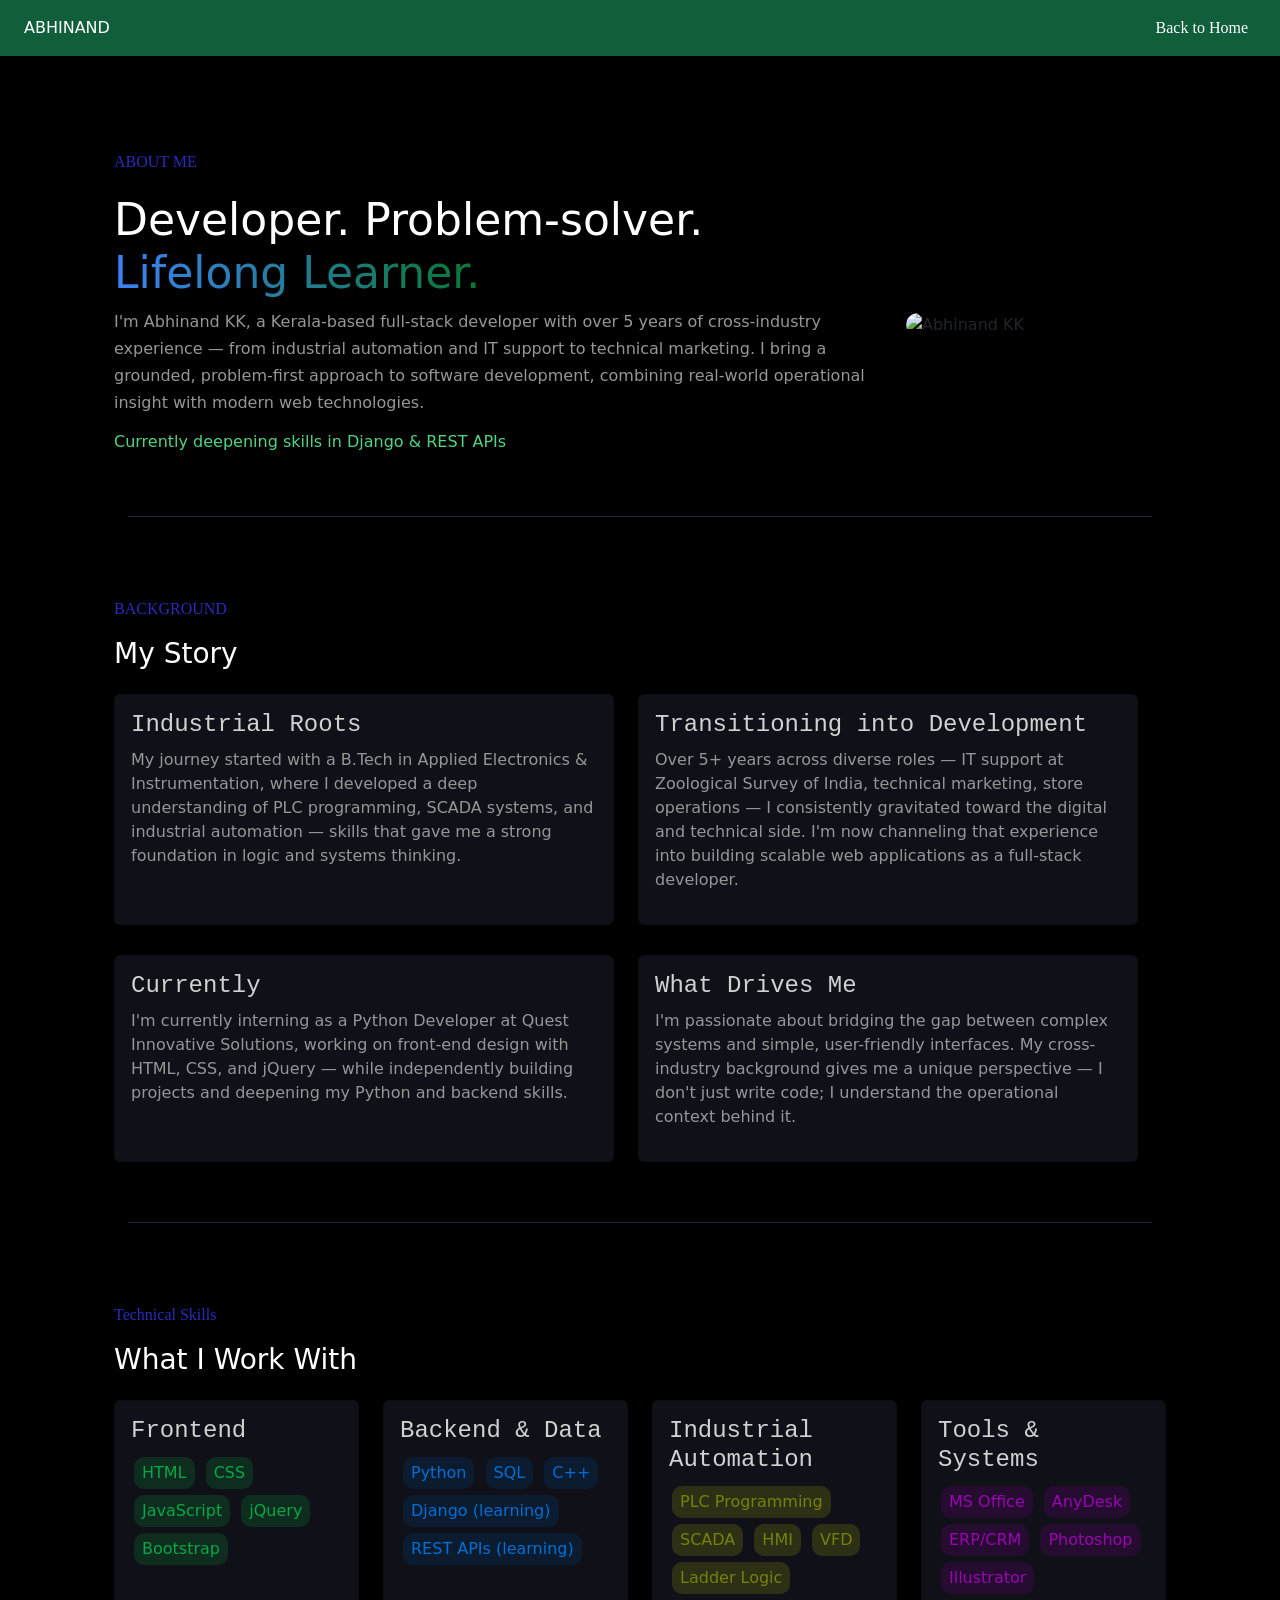
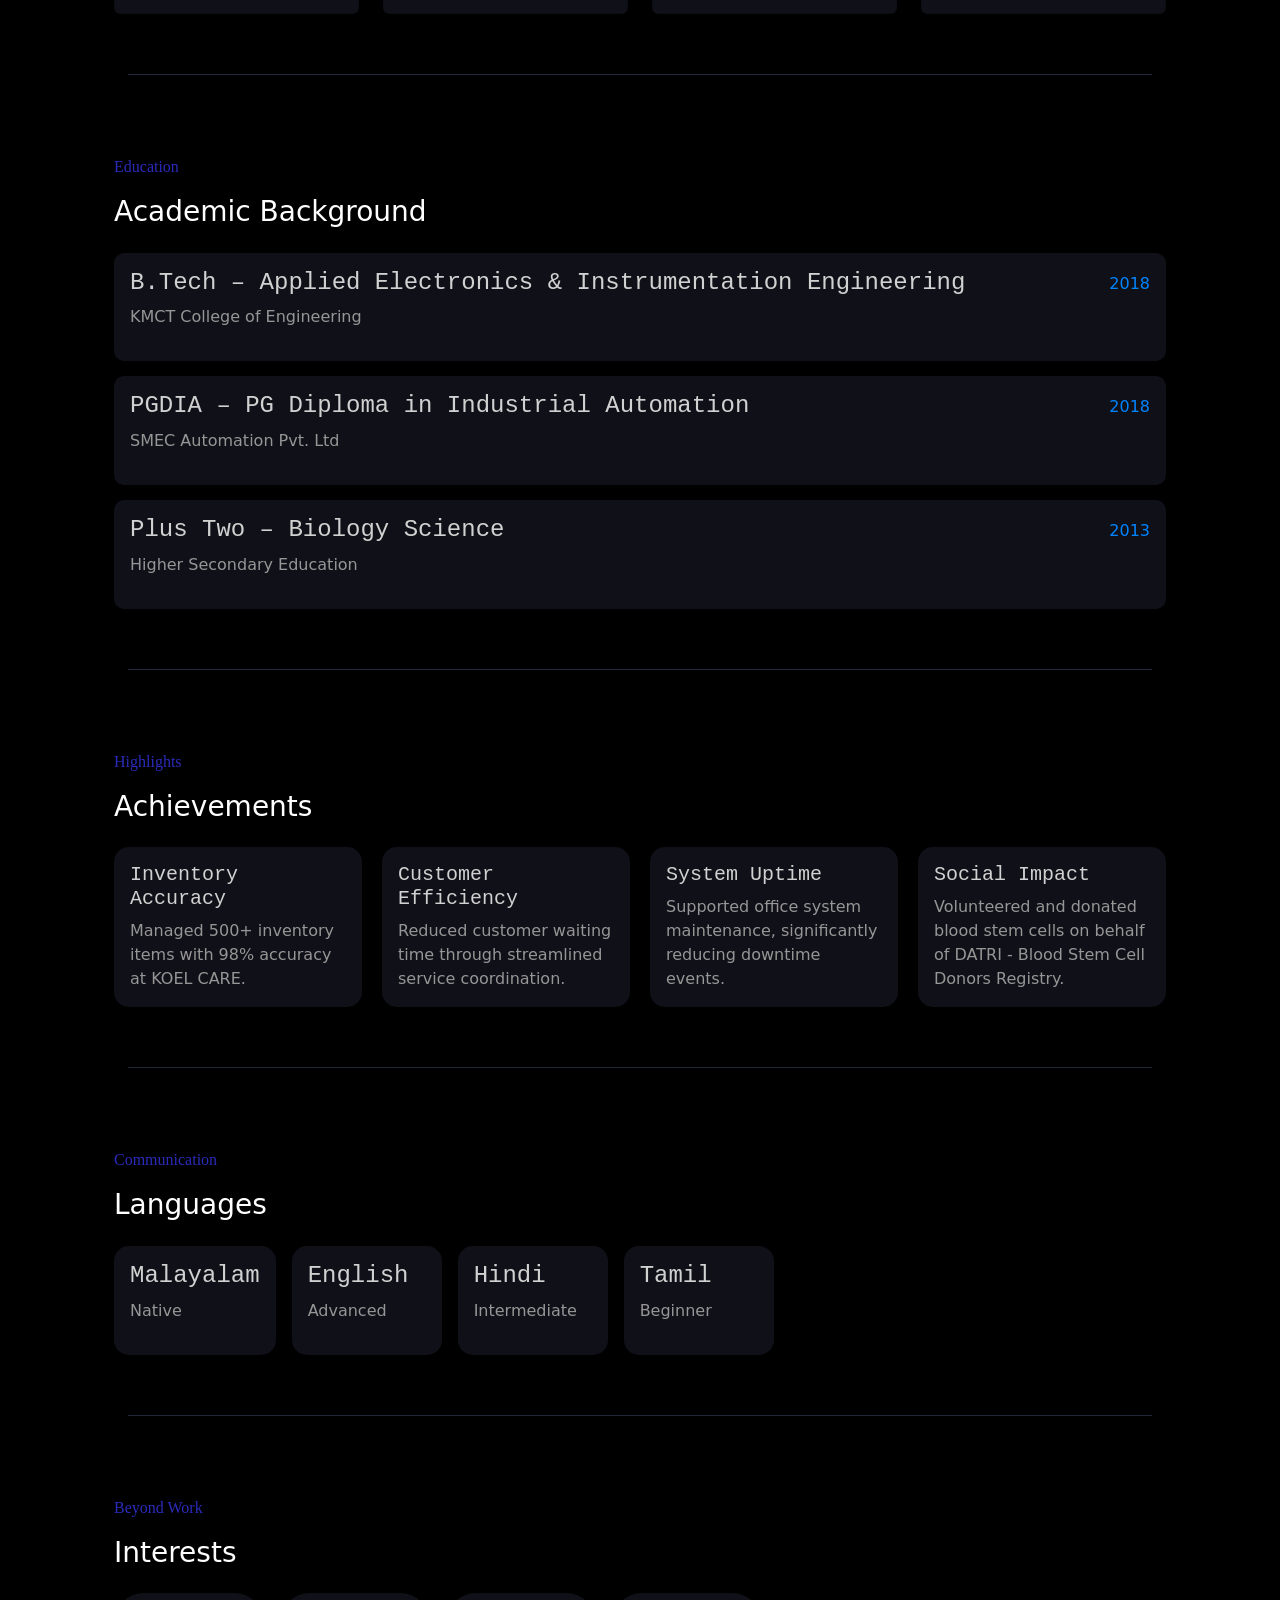
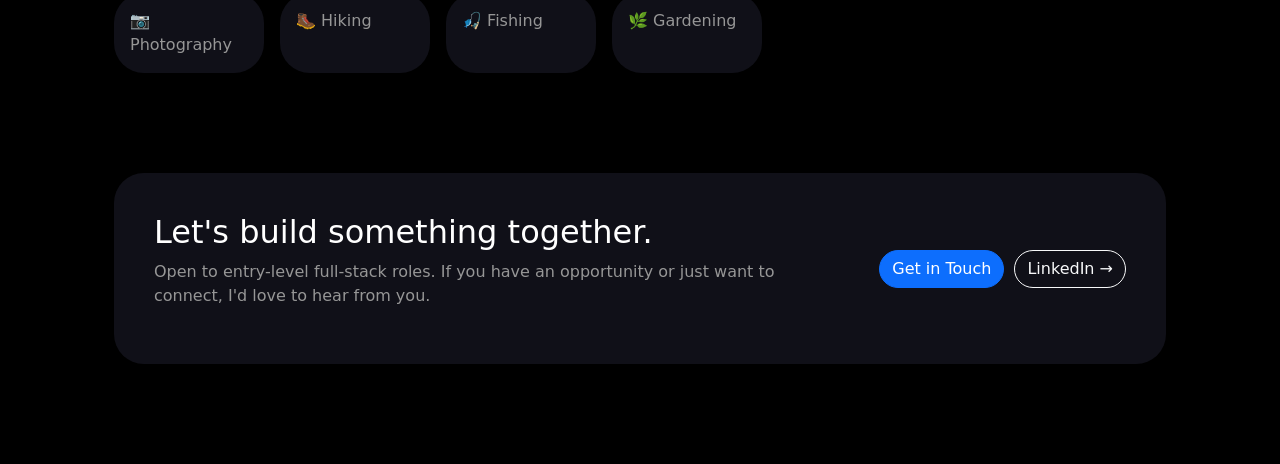
==== about.html @ 00173137 "about section" ====
<!DOCTYPE html>
<html lang="en">

<head>
  <meta charset="UTF-8">
  <meta name="viewport" content="width=device-width, initial-scale=1.0">
  <title>About - Abhinand KK</title>
  <script src="https://cdn.jsdelivr.net/npm/bootstrap@5.3.8/dist/js/bootstrap.bundle.min.js"></script>
  <link rel="stylesheet" href="https://cdn.jsdelivr.net/npm/bootstrap@5.3.8/dist/css/bootstrap.min.css">

<style>
/* ---------- Design tokens ---------- */
:root{
  --bg: #000000;
  --card-bg: #101018;
  --text-muted: rgb(150,150,150);
  --text-bright: #ffffff;
  --accent-blue: rgba(58,58,255,0.733);
  --accent-green: #51d483;
  --nav-bg: rgba(25,135,84,0.7);
}

*{ box-sizing: border-box; }
html{ overflow-x: hidden; }
body{ background-color: var(--bg); overflow-x: hidden; }

/* ---------- Navbar ---------- */
.navbar{
  position: fixed;
  z-index: 999;
  top: 0;
  width: 100%;
  background-color: var(--nav-bg);
}
.buton{
  font-family: cursive;
  color: var(--text-bright) !important;
}
.buton:hover{ color: #000000 !important; }
.navbar-toggler{
  border-color: rgba(255,255,255,0.5);
}
.navbar-toggler-icon{
  filter: invert(1);
}

/* ---------- Hero ---------- */
.about{
  padding-top: 150px;
  color: var(--accent-blue);
  font-family: cursive;
  animation: blink 2s infinite;
}
@media (prefers-reduced-motion: reduce){
  .about{ animation: none; }
}
@keyframes blink{
  0%{ opacity:1; }
  50%{ opacity:0.4; }
  100%{ opacity:1; }
}
.hero{
  padding-top: 20px;
  display: flex;
  flex-wrap: wrap;
  gap: 40px;
  align-items: center;
}
.hero-text{
  flex: 1 1 320px;
  min-width: 280px;
}
.highlight{
  background: linear-gradient(to right, #3b82f6, #097733);
  background-clip: text;
  -webkit-background-clip: text;
  color: transparent;
}
h1{
  color: var(--text-bright);
  line-height: 1.2;
  font-size: clamp(1.8rem, 4vw, 2.75rem);
}
.bio{
  color: var(--text-muted);
  margin: 0;
  line-height: 1.7;
}
.bio2{
  color: var(--accent-green);
  line-height: 1.7;
  margin: 12px 0 0;
}
.photo{
  flex: 0 1 260px;
  border-radius: 30px;
  overflow: hidden;
  margin: 0 auto;
}
.photo img{
  width: 100%;
  height: auto;
  display: block;
}
.page-break{
  width: 80%;
  height: 1px;
  background: #1f2937;
  margin: 60px auto;
}
.section-label{
  padding-top: 20px;
  color: var(--accent-blue);
  font-family: cursive;
}

/* ---------- Layout container ---------- */
.section{
  width: 100%;
  max-width: 1100px;
  margin: 0 auto;
  padding: 0 24px;
}

/* ---------- Cards ---------- */
.card1, .card2, .ach-card, .lang-card, .interest-pill, .edu-card, .invitemain{
  background-color: var(--card-bg);
  color: var(--text-muted);
}
.card1{ flex: 1 1 340px; max-width: 500px; }
.card2{ flex: 1 1 200px; max-width: 250px; }
.story-grid{ display: flex; flex-wrap: wrap; gap: 24px; row-gap: 30px; }
.skills-grid{ display: flex; flex-wrap: wrap; gap: 24px; }
h4, h5{ font-family: monospace; color: #d1d1d1; }
h3, h2{ color: var(--text-bright); }

.tag1, .tag2, .tag3, .tag4{
  border-radius: 10px;
  display: inline-block;
  margin: 3px;
  padding: 4px 8px;
}
.tag1{ background-color: #09773346; color: #00ff6296; }
.tag2{ background-color: #063b664d; color: #006ed4; }
.tag3{ background-color: #7a810e49; color: #bcd10081; }
.tag4{ background-color: #60047249; color: #e100ff9f; }

/* ---------- Education ---------- */
.edu-list{ display: flex; flex-direction: column; gap: 15px; }
.edu-card{
  border-radius: 10px;
  display: flex;
  flex-wrap: wrap;
  gap: 8px;
  justify-content: space-between;
  align-items: baseline;
}
.edu-year{ color: #0084ff; white-space: nowrap; }

/* ---------- Achievements ---------- */
.ach-grid{ display: flex; flex-wrap: wrap; gap: 20px; }
.ach-card{ flex: 1 1 200px; max-width: 250px; border-radius: 15px; }

/* ---------- Languages / Interests ---------- */
.lang-grid, .interest-list{ display: flex; flex-wrap: wrap; gap: 16px; }
.lang-card{ flex: 0 1 150px; border-radius: 15px; }
.interest-pill{ flex: 0 1 150px; border-radius: 30px; }

/* ---------- Invite ---------- */
.invitemain{
  display: flex;
  flex-wrap: wrap;
  justify-content: space-between;
  align-items: center;
  border-radius: 30px;
  margin: 100px auto;
  padding: 20px;
  gap: 20px;
}
.invite{ flex: 1 1 320px; padding: 20px !important; }
.invite-button{ display: flex; flex-wrap: wrap; gap: 10px; padding: 20px !important; }
.btn{ border-radius: 30px; white-space: nowrap; }

/* ---------- Responsive breakpoints ---------- */
@media (max-width: 768px){
  .about{ padding-top: 110px; text-align: center; }
  .hero{ flex-direction: column-reverse; text-align: center; }
  .photo{ flex: 0 1 200px; }
  .bio, .bio2{ text-align: left; }
  .card1, .card2{ max-width: 100%; flex: 1 1 100%; }
  .invitemain{ text-align: center; justify-content: center; }
  .invite-button{ justify-content: center; }
}

@media (max-width: 480px){
  .section{ padding: 0 16px; }
  h1{ font-size: 1.6rem; }
  .navbar p{ font-size: 1rem; }
  .edu-card{ flex-direction: column; align-items: flex-start; }
}
</style>
</head>

<body>

  <!-- NAV -->
  <nav class="navbar navbar-expand-lg px-4">
    <p style="color: rgb(255, 255, 255); margin: 0;">ABHINAND</p>
    <button class="navbar-toggler" type="button" data-bs-toggle="collapse" data-bs-target="#navLinks"
      aria-controls="navLinks" aria-expanded="false" aria-label="Toggle navigation">
      <span class="navbar-toggler-icon"></span>
    </button>
    <div class="collapse navbar-collapse justify-content-end" id="navLinks">
      <ul class="navbar-nav">
        <li class="nav-item"><a class="nav-link buton" href="https://abhinand-devhub.github.io/portfolio/">Back to Home</a></li>
      </ul>
    </div>
  </nav>

  <!-- HERO -->
  <div class="section">
    <div class="about">ABOUT ME</div>
    <div class="hero">
      <div class="hero-text">
        <h1>Developer. Problem-solver.<br /><span class="highlight">Lifelong Learner.</span></h1>
        <p class="bio">
          I'm Abhinand KK, a Kerala-based full-stack developer with over 5 years of cross-industry experience — from
          industrial automation and IT support to technical marketing. I bring a grounded, problem-first approach to
          software development, combining real-world operational insight with modern web technologies.
        </p>
        <p class="bio2">Currently deepening skills in Django &amp; REST APIs</p>
      </div>
      <div class="photo">
        <img src="https://res.cloudinary.com/daaz5kwqu/image/upload/v1779549351/about_img_fh5mia.webp" alt="Abhinand KK">
      </div>
    </div>
  </div>

  <div class="page-break"></div>

  <!-- MY STORY -->
  <div class="section">
    <div class="section-label">BACKGROUND</div>
    <div class="section-title py-3"><h3>My Story</h3></div>
    <div class="story-grid">
      <div class="card card1 p-3">
        <h4>Industrial Roots</h4>
        <p>My journey started with a B.Tech in Applied Electronics &amp; Instrumentation, where I developed a deep
          understanding of PLC programming, SCADA systems, and industrial automation — skills that gave me a strong
          foundation in logic and systems thinking.</p>
      </div>
      <div class="card card1 p-3">
        <h4>Transitioning into Development</h4>
        <p>Over 5+ years across diverse roles — IT support at Zoological Survey of India, technical marketing, store
          operations — I consistently gravitated toward the digital and technical side. I'm now channeling that
          experience into building scalable web applications as a full-stack developer.</p>
      </div>
      <div class="card card1 p-3">
        <h4>Currently</h4>
        <p>I'm currently interning as a Python Developer at Quest Innovative Solutions, working on front-end design with
          HTML, CSS, and jQuery — while independently building projects and deepening my Python and backend skills.</p>
      </div>
      <div class="card card1 p-3">
        <h4>What Drives Me</h4>
        <p>I'm passionate about bridging the gap between complex systems and simple, user-friendly interfaces. My
          cross-industry background gives me a unique perspective — I don't just write code; I understand the
          operational context behind it.</p>
      </div>
    </div>
  </div>

  <div class="page-break"></div>

  <!-- SKILLS -->
  <div class="section">
    <div class="section-label">Technical Skills</div>
    <div class="section-title py-3"><h3>What I Work With</h3></div>
    <div class="skills-grid">
      <div class="card card2 p-3">
        <h4>Frontend</h4>
        <div class="tag-list">
          <span class="tag1">HTML</span>
          <span class="tag1">CSS</span>
          <span class="tag1">JavaScript</span>
          <span class="tag1">jQuery</span>
          <span class="tag1">Bootstrap</span>
        </div>
      </div>
      <div class="card card2 p-3">
        <h4>Backend & Data</h4>
        <div class="tag-list">
          <span class="tag2">Python</span>
          <span class="tag2">SQL</span>
          <span class="tag2">C++</span>
          <span class="tag2">Django (learning)</span>
          <span class="tag2">REST APIs (learning)</span>
        </div>
      </div>
      <div class="card card2 p-3">
        <h4>Industrial Automation</h4>
        <div class="tag-list">
          <span class="tag3">PLC Programming</span>
          <span class="tag3">SCADA</span>
          <span class="tag3">HMI</span>
          <span class="tag3">VFD</span>
          <span class="tag3">Ladder Logic</span>
        </div>
      </div>
      <div class="card card2 p-3">
        <h4>Tools & Systems</h4>
        <div class="tag-list">
          <span class="tag4">MS Office</span>
          <span class="tag4">AnyDesk</span>
          <span class="tag4">ERP/CRM</span>
          <span class="tag4">Photoshop</span>
          <span class="tag4">Illustrator</span>
        </div>
      </div>
    </div>
  </div>

  <div class="page-break"></div>

  <!-- EDUCATION -->
  <div class="section">
    <div class="section-label">Education</div>
    <div class="section-title py-3"><h3>Academic Background</h3></div>
    <div class="edu-list">
      <div class="edu-card p-3">
        <div>
          <h4>B.Tech – Applied Electronics &amp; Instrumentation Engineering</h4>
          <p>KMCT College of Engineering</p>
        </div>
        <div class="edu-year">2018</div>
      </div>
      <div class="edu-card p-3">
        <div>
          <h4>PGDIA – PG Diploma in Industrial Automation</h4>
          <p>SMEC Automation Pvt. Ltd</p>
        </div>
        <div class="edu-year">2018</div>
      </div>
      <div class="edu-card p-3">
        <div>
          <h4>Plus Two – Biology Science</h4>
          <p>Higher Secondary Education</p>
        </div>
        <div class="edu-year">2013</div>
      </div>
    </div>
  </div>

  <div class="page-break"></div>

  <!-- ACHIEVEMENTS -->
  <div class="section">
    <div class="section-label">Highlights</div>
    <div class="section-title py-3"><h3>Achievements</h3></div>
    <div class="ach-grid">
      <div class="ach-card p-3">
        <h5>Inventory Accuracy</h5>
        Managed 500+ inventory items with 98% accuracy at KOEL CARE.
      </div>
      <div class="ach-card p-3">
        <h5>Customer Efficiency</h5>
        Reduced customer waiting time through streamlined service coordination.
      </div>
      <div class="ach-card p-3">
        <h5>System Uptime</h5>
        Supported office system maintenance, significantly reducing downtime events.
      </div>
      <div class="ach-card p-3">
        <h5>Social Impact</h5>
        Volunteered and donated blood stem cells on behalf of DATRI - Blood Stem Cell Donors Registry.
      </div>
    </div>
  </div>

  <div class="page-break"></div>

  <!-- LANGUAGES -->
  <div class="section">
    <div class="section-label">Communication</div>
    <div class="section-title py-3"><h3>Languages</h3></div>
    <div class="lang-grid">
      <div class="lang-card p-3">
        <h4>Malayalam</h4>
        <p>Native</p>
      </div>
      <div class="lang-card p-3">
        <h4>English</h4>
        <p>Advanced</p>
      </div>
      <div class="lang-card p-3">
        <h4>Hindi</h4>
        <p>Intermediate</p>
      </div>
      <div class="lang-card p-3">
        <h4>Tamil</h4>
        <p>Beginner</p>
      </div>
    </div>
  </div>

  <div class="page-break"></div>

  <!-- INTERESTS -->
  <div class="section">
    <div class="section-label">Beyond Work</div>
    <div class="section-title py-3"><h3>Interests</h3></div>
    <div class="interest-list">
      <div class="interest-pill p-3"><span>📷</span> Photography</div>
      <div class="interest-pill p-3"><span>🥾</span> Hiking</div>
      <div class="interest-pill p-3"><span>🎣</span> Fishing</div>
      <div class="interest-pill p-3"><span>🌿</span> Gardening</div>
    </div>
  </div>

  <!-- INVITE -->
  <div class="section">
    <div class="invitemain">
      <div class="invite p-5">
        <h2>Let's build something together.</h2>
        <p class="para">Open to entry-level full-stack roles. If you have an opportunity or just want to
          connect, I'd love to hear from you.</p>
      </div>
      <div class="invite-button px-5">
        <a href="https://mail.google.com/mail/?view=cm&fs=1&to=abhinandkk123@gmail.com" class="btn btn-primary"
          target="_blank">
          Get in Touch
        </a>
        <a href="http://www.linkedin.com/in/abhinand-kk" class="btn btn-outline-light" target="_blank">
          LinkedIn →
        </a>
      </div>
    </div>
  </div>

</body>

</html>
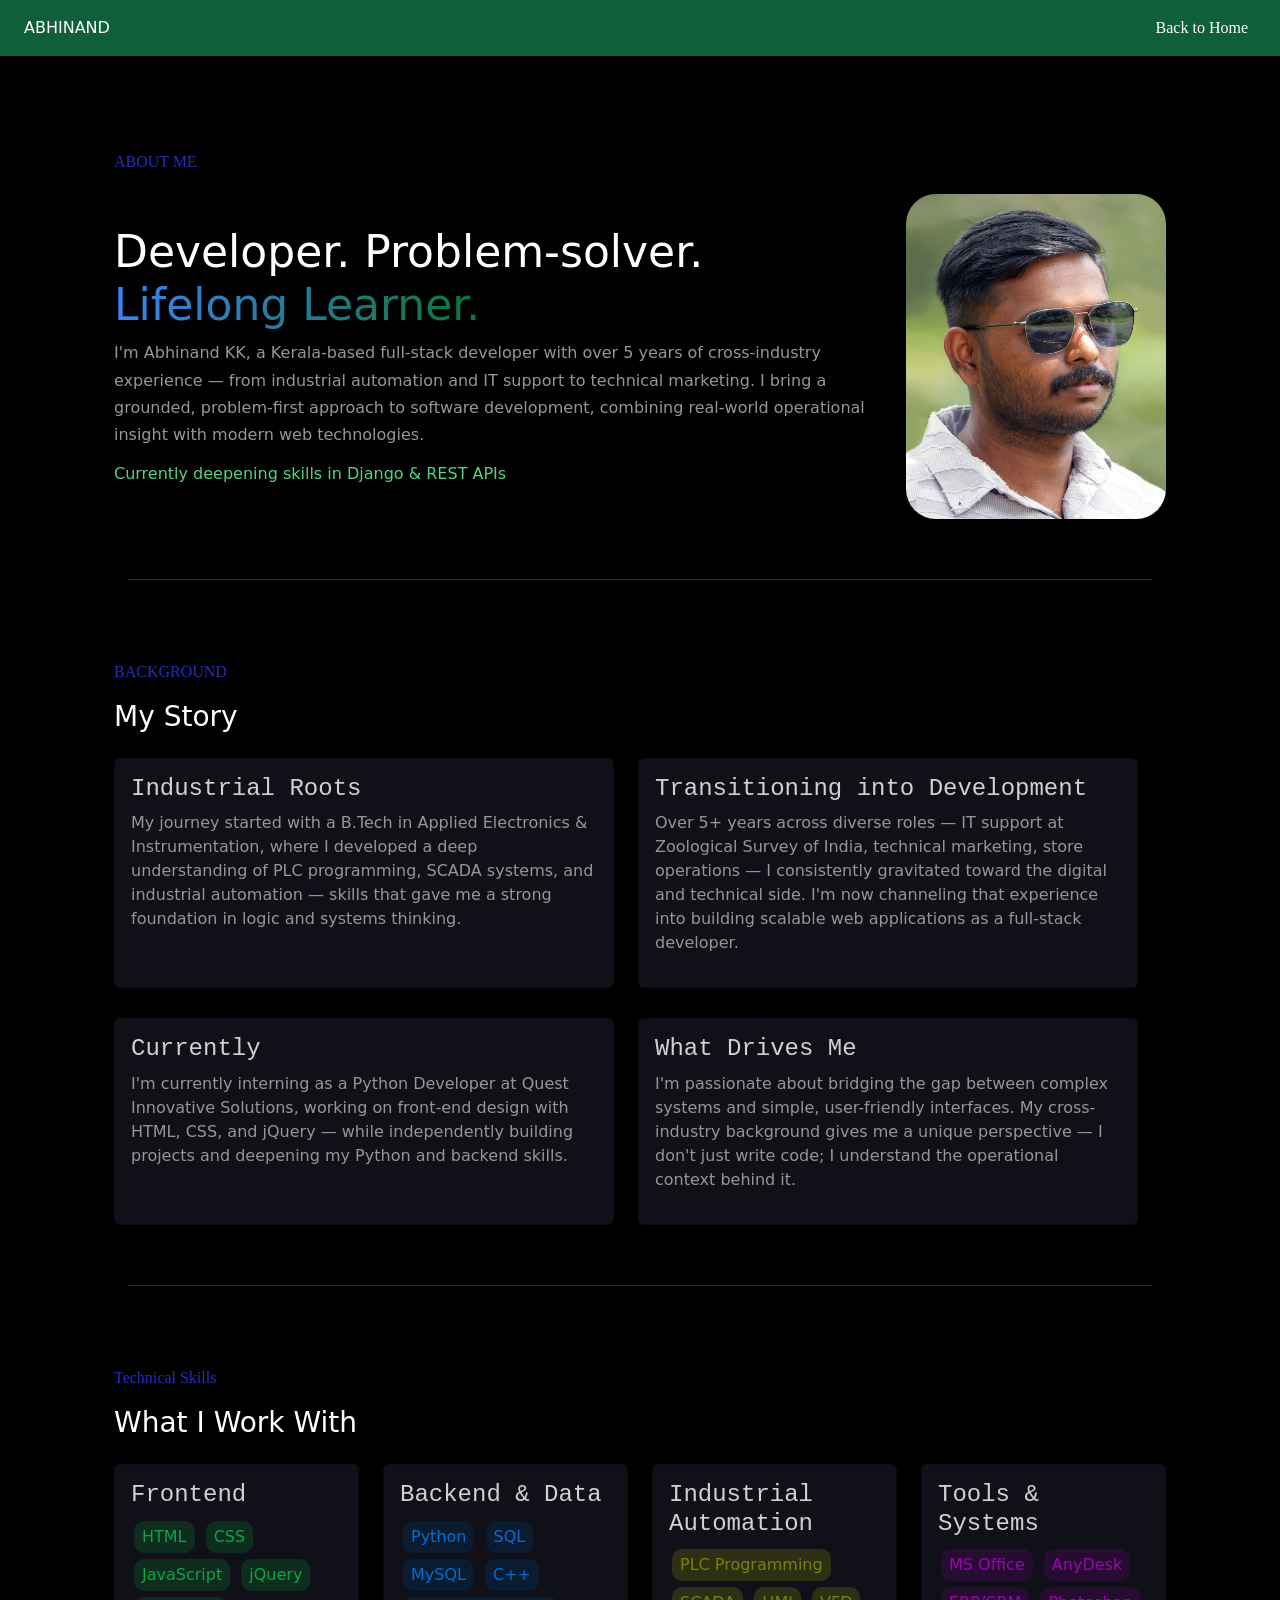
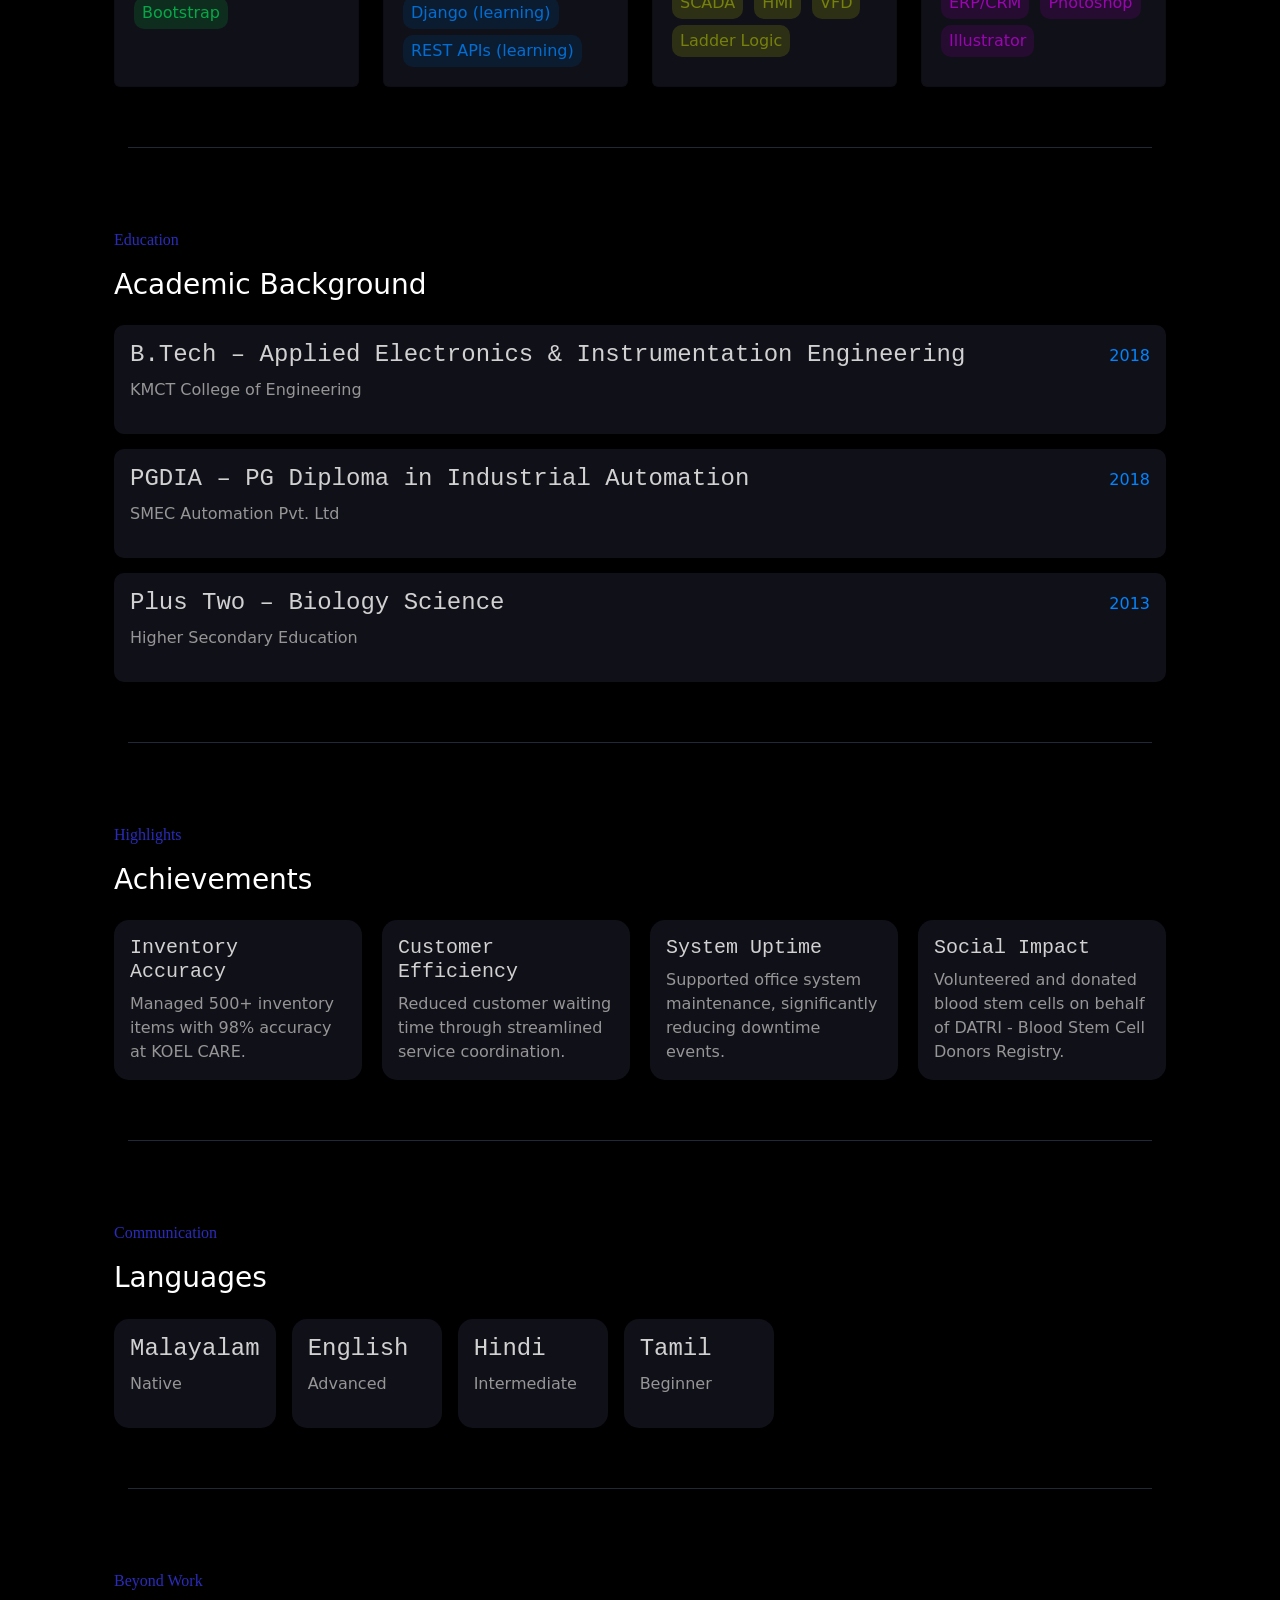
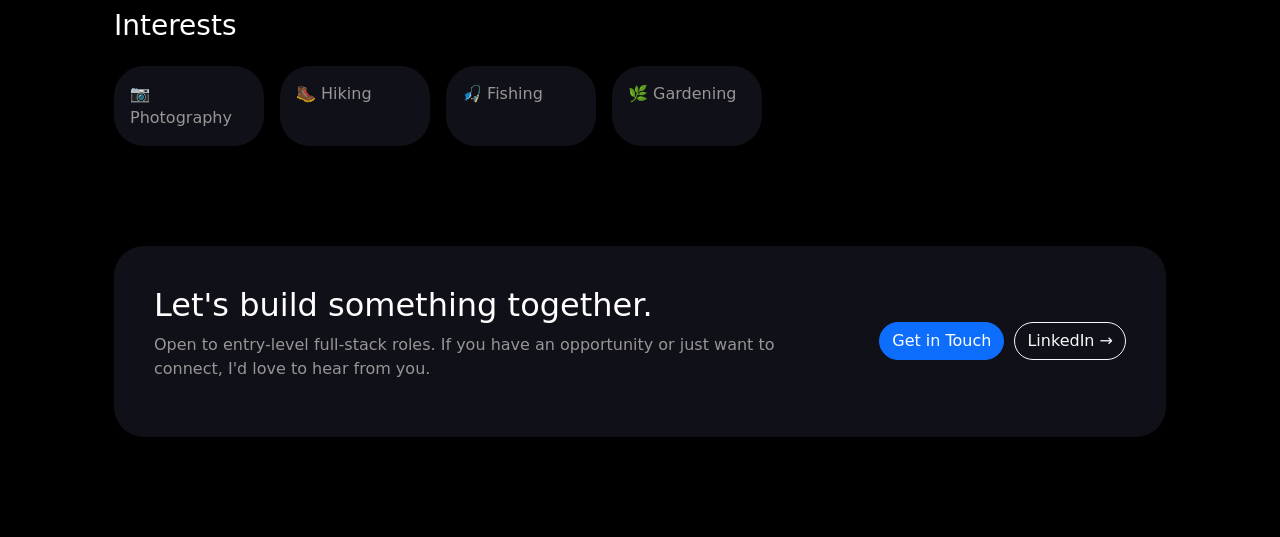
==== commit 71642d51: "1" ====
--- a/about.html
+++ b/about.html
@@ -231,7 +231,7 @@
         <p class="bio2">Currently deepening skills in Django &amp; REST APIs</p>
       </div>
       <div class="photo">
-        <img src="https://res.cloudinary.com/daaz5kwqu/image/upload/v1779549351/about_img_fh5mia.webp" alt="Abhinand KK">
+        <img src="media/about-img.webp" alt="Abhinand KK">
       </div>
     </div>
   </div>
@@ -291,6 +291,7 @@
         <div class="tag-list">
           <span class="tag2">Python</span>
           <span class="tag2">SQL</span>
+          <span class="tag2">MySQL</span>
           <span class="tag2">C++</span>
           <span class="tag2">Django (learning)</span>
           <span class="tag2">REST APIs (learning)</span>
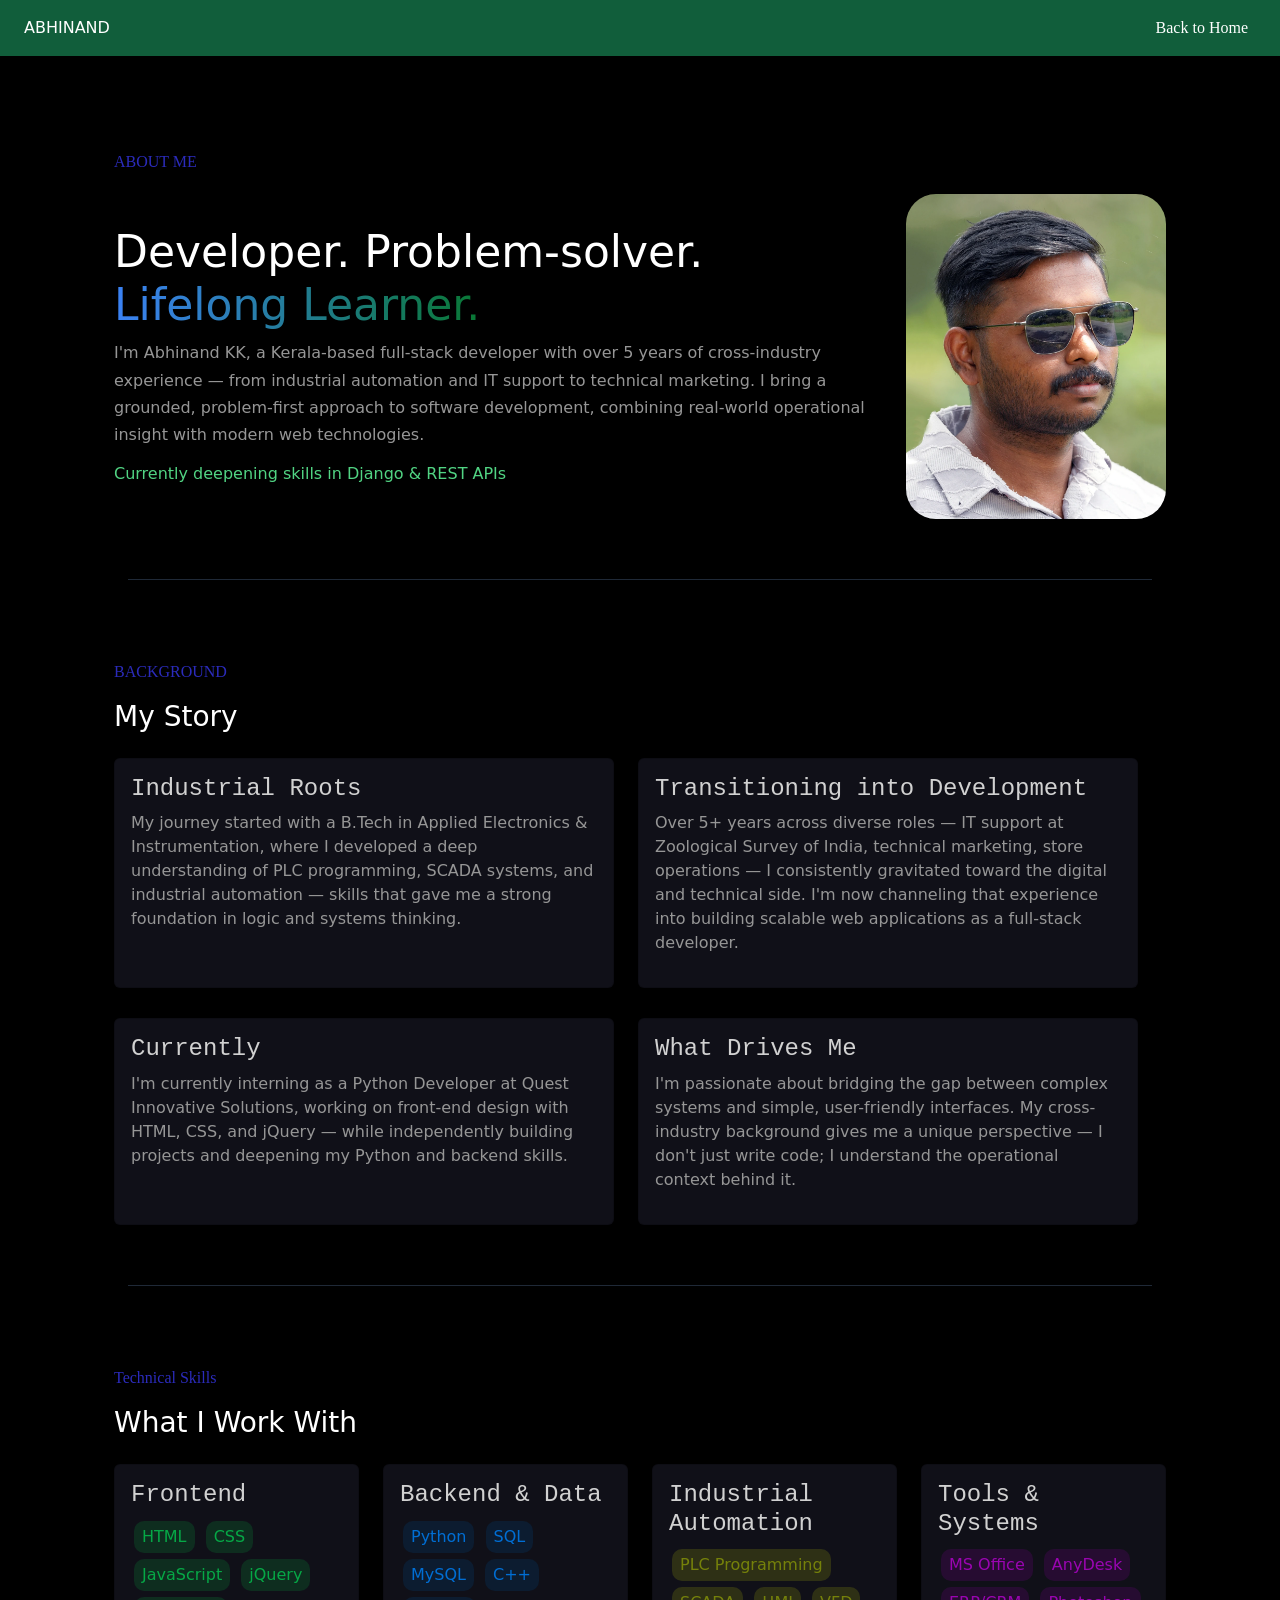
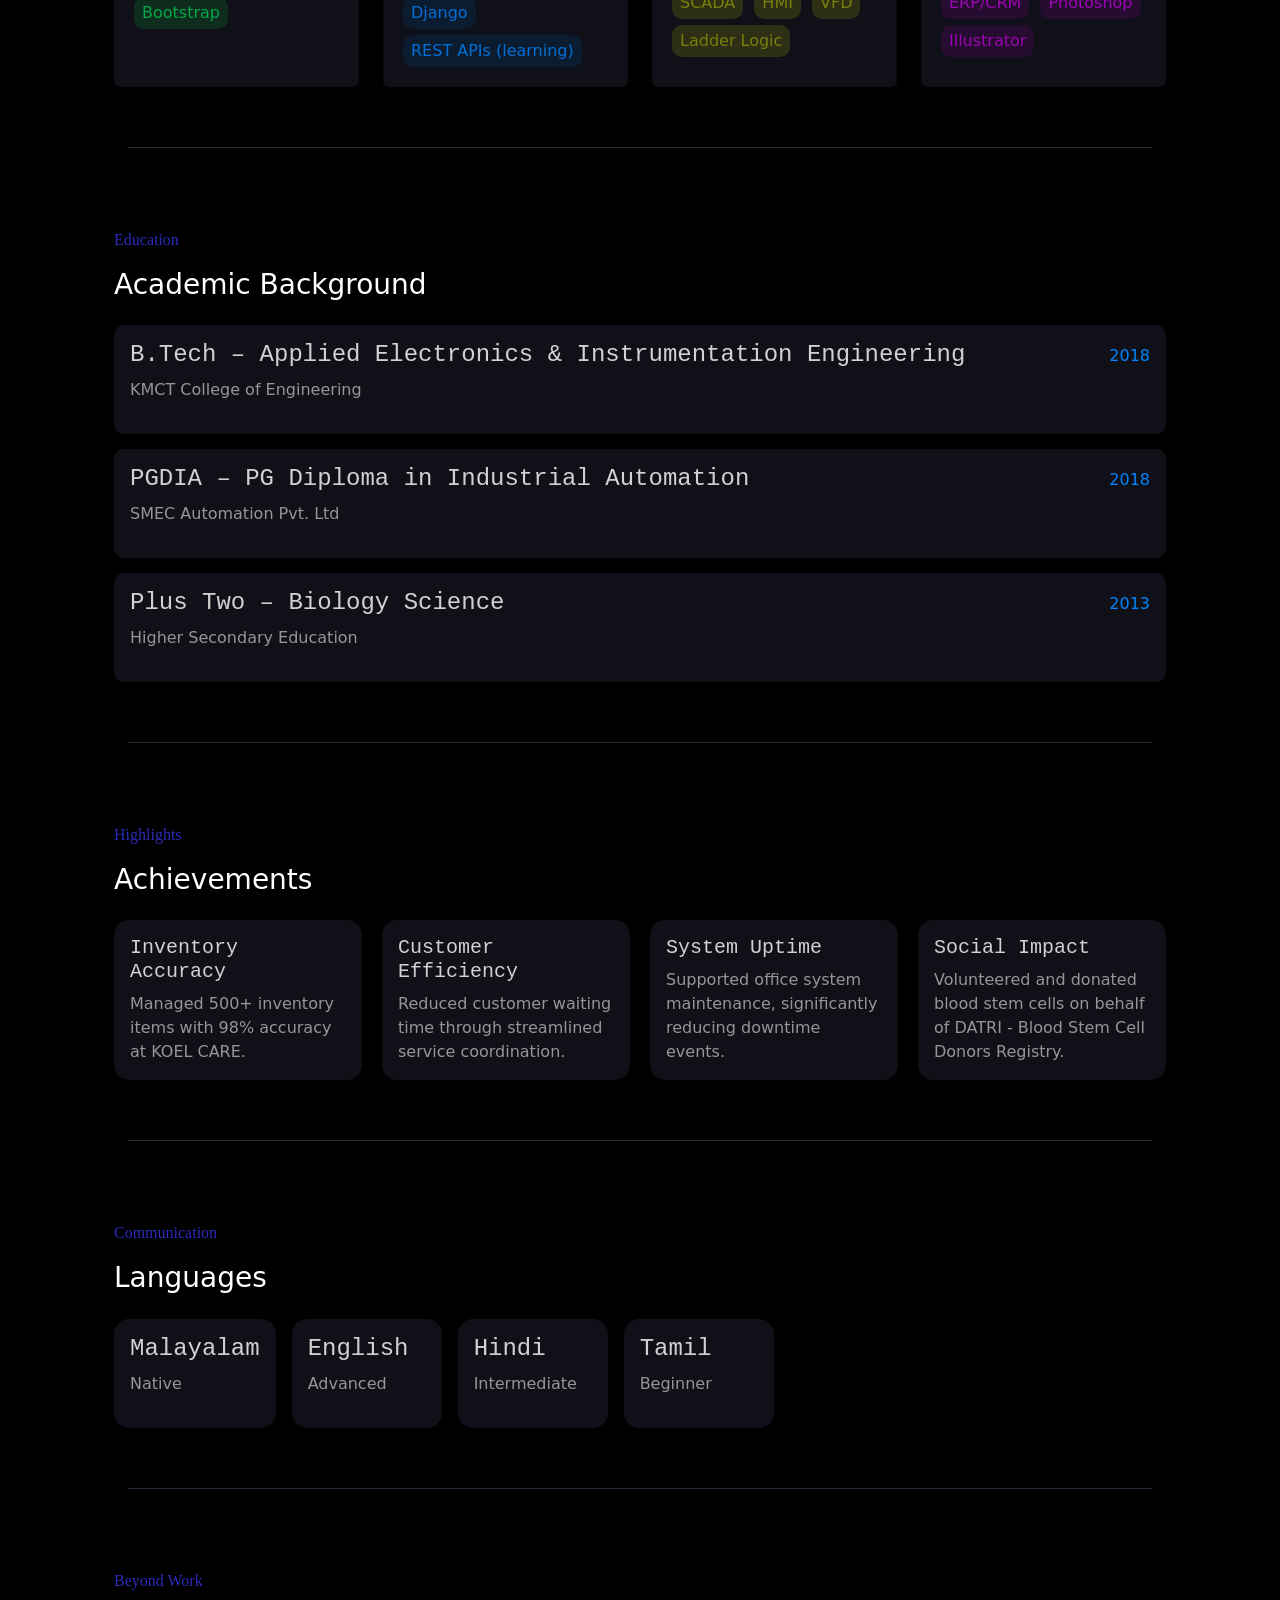
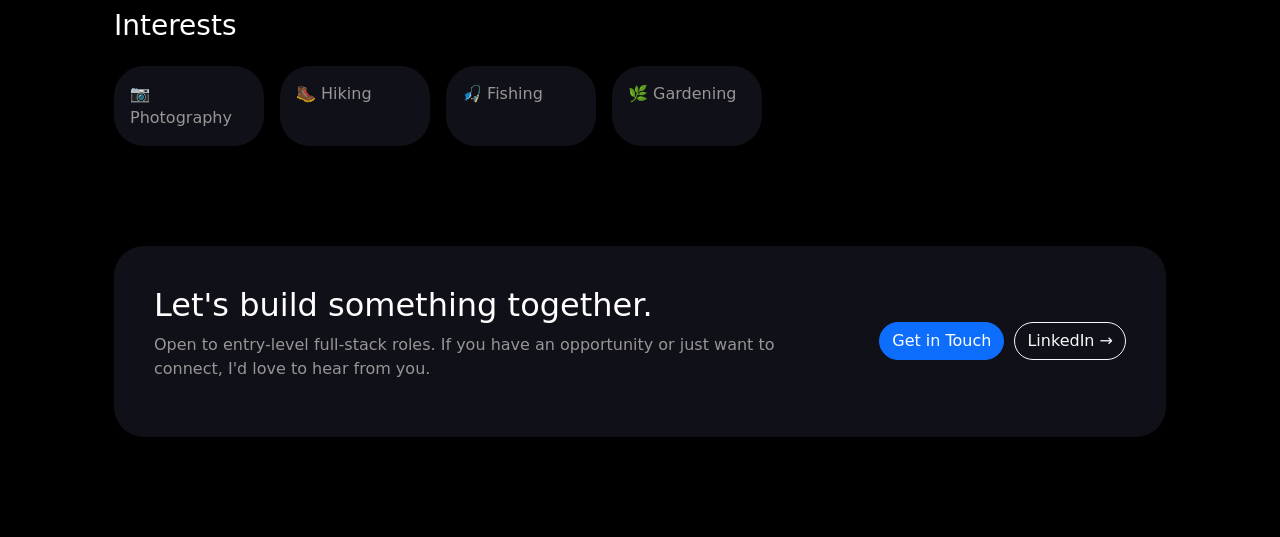
==== commit a6a12fc3: "update" ====
--- a/about.html
+++ b/about.html
@@ -293,7 +293,7 @@
           <span class="tag2">SQL</span>
           <span class="tag2">MySQL</span>
           <span class="tag2">C++</span>
-          <span class="tag2">Django (learning)</span>
+          <span class="tag2">Django</span>
           <span class="tag2">REST APIs (learning)</span>
         </div>
       </div>
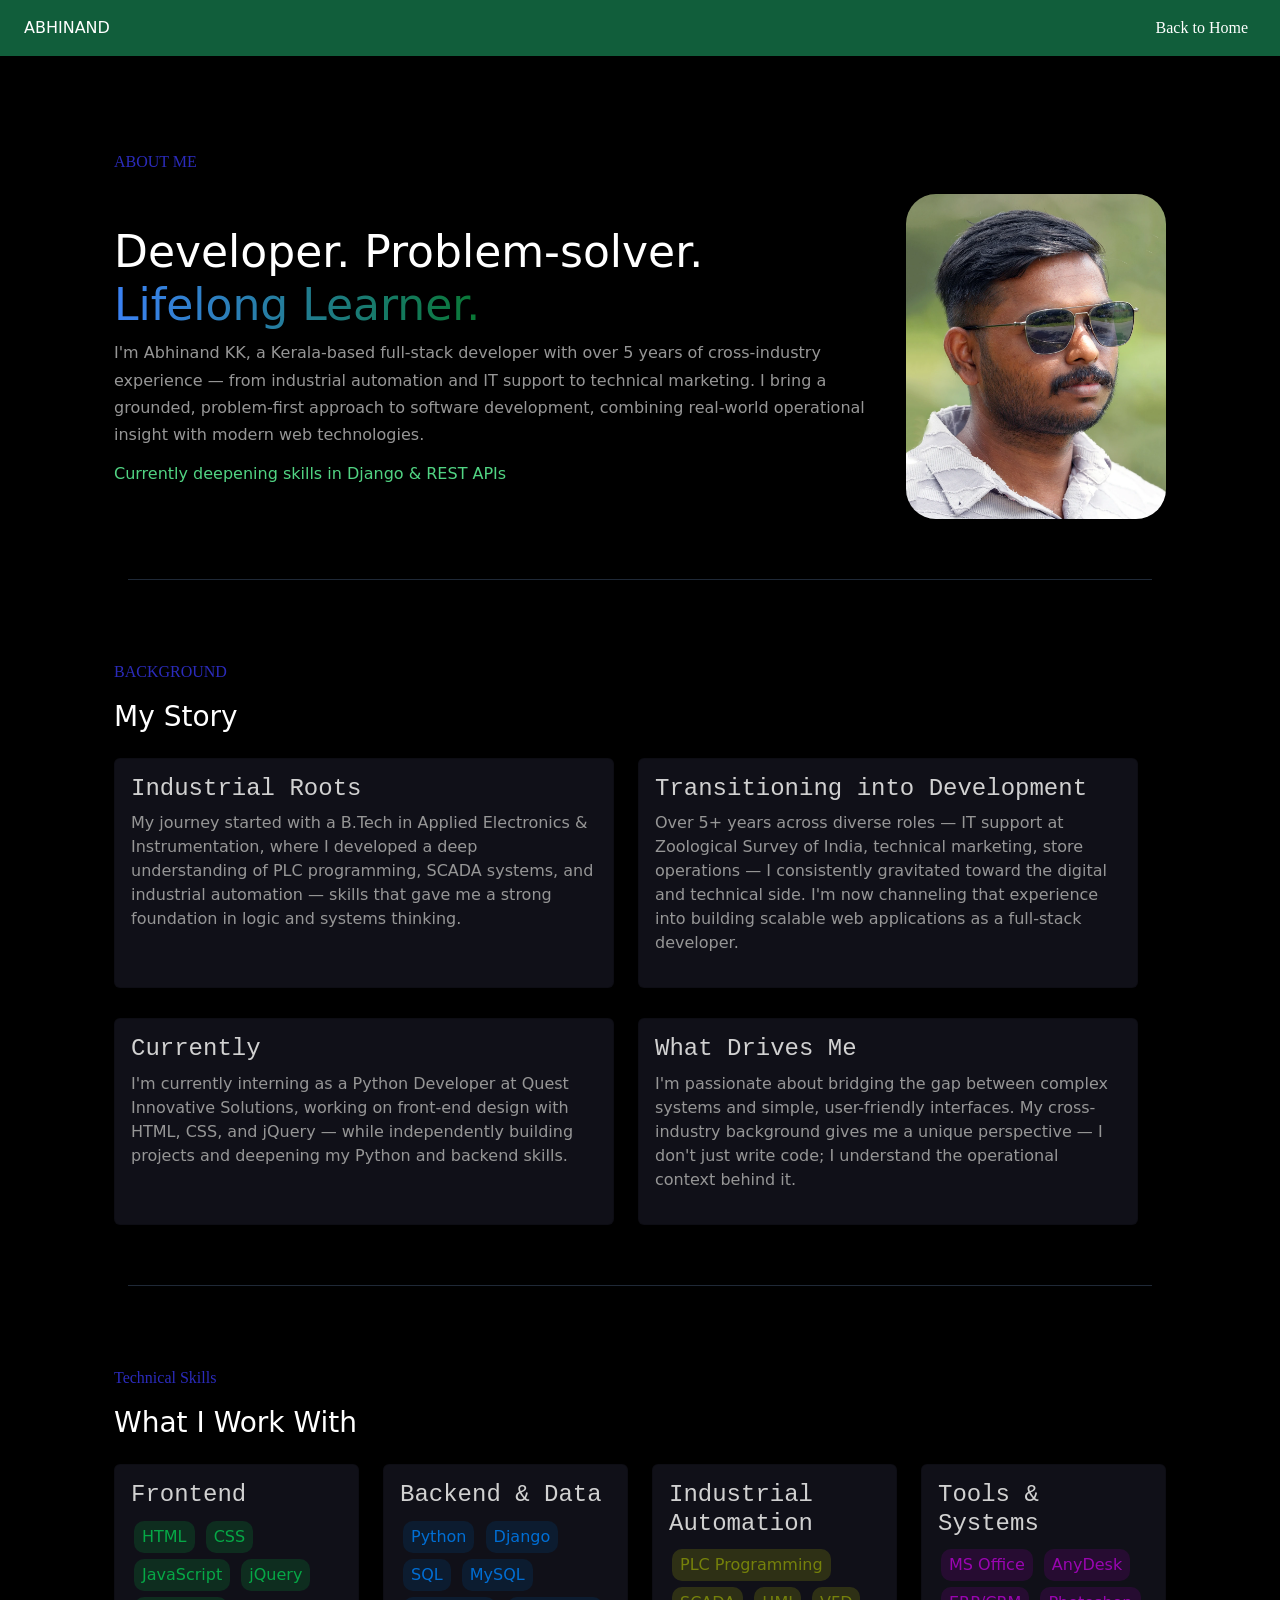
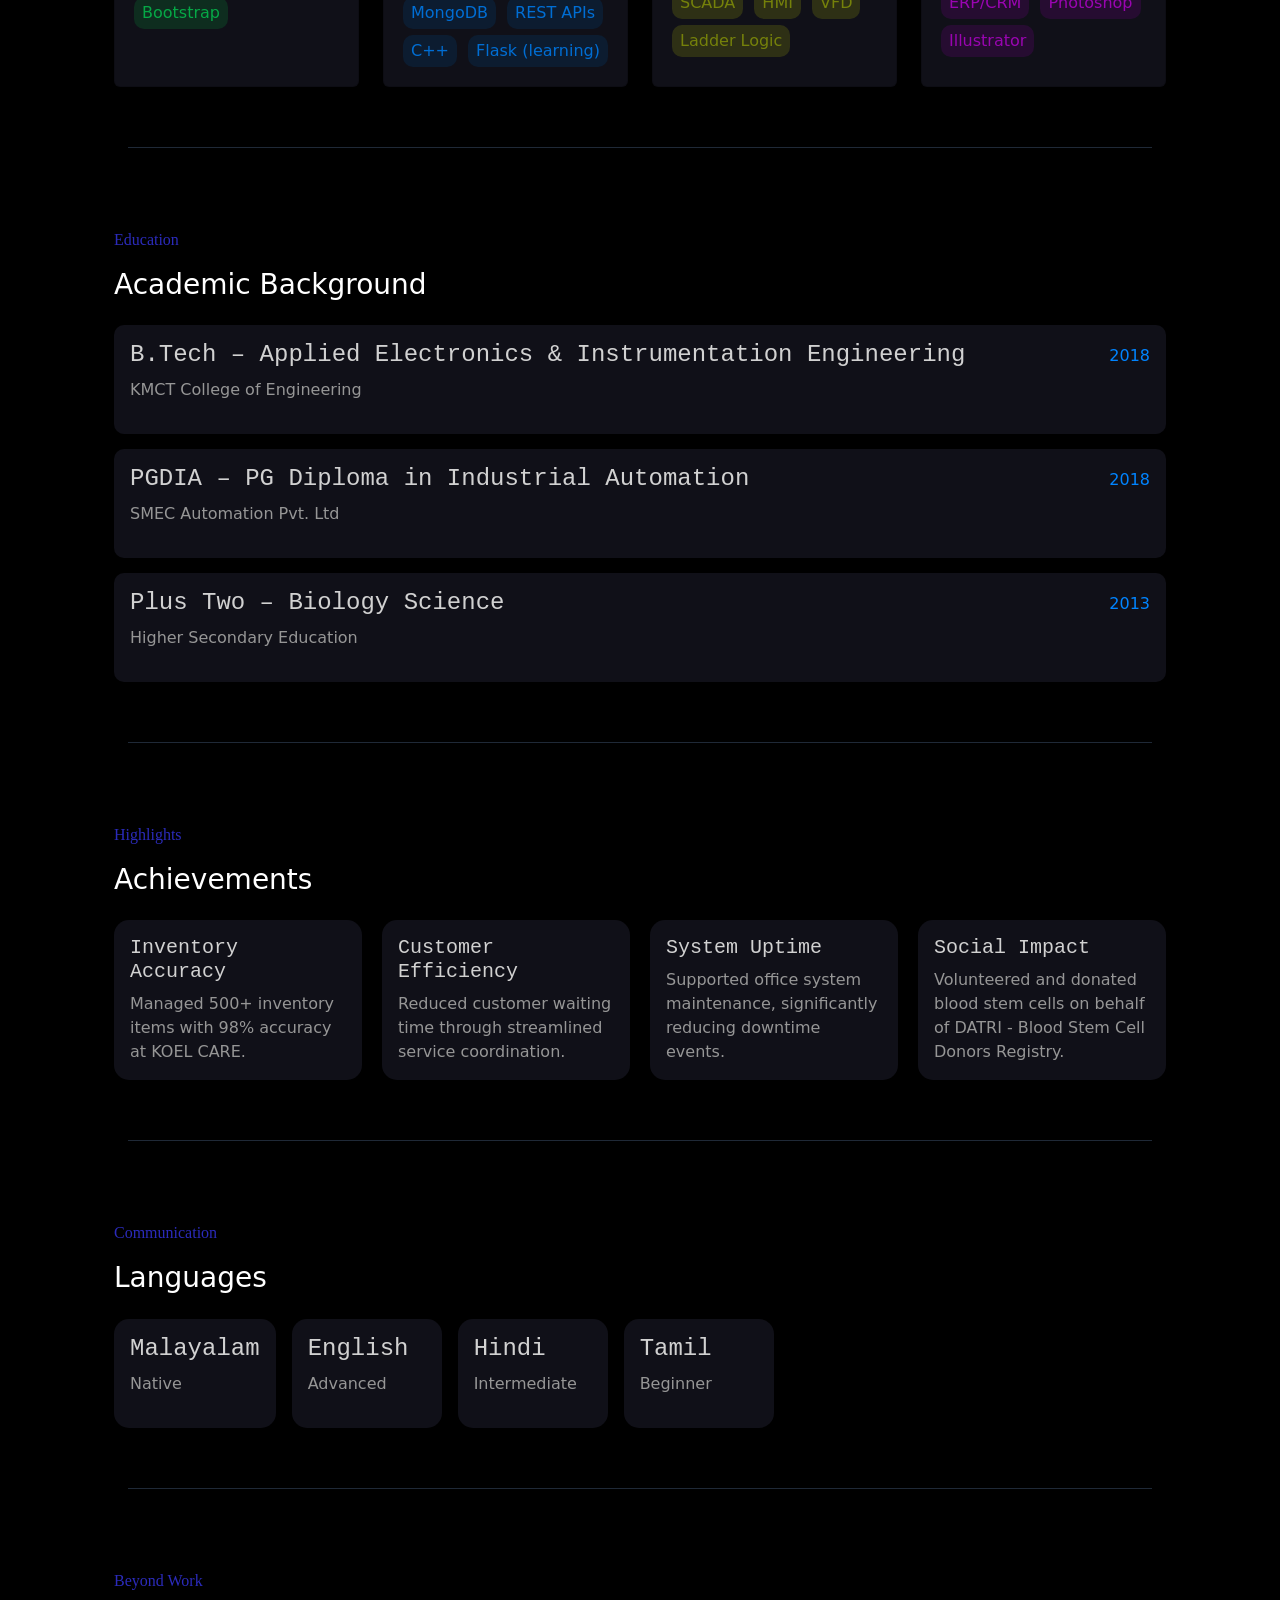
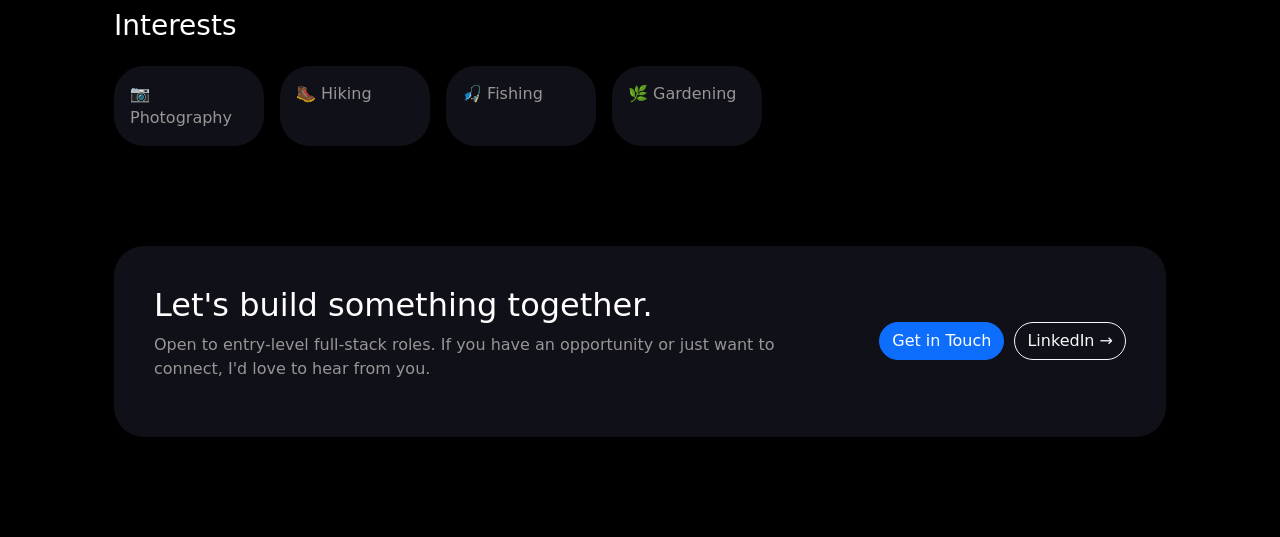
==== commit 2382aa46: "resume update" ====
--- a/about.html
+++ b/about.html
@@ -290,11 +290,13 @@
         <h4>Backend & Data</h4>
         <div class="tag-list">
           <span class="tag2">Python</span>
+          <span class="tag2">Django</span>
           <span class="tag2">SQL</span>
           <span class="tag2">MySQL</span>
+          <span class="tag2">MongoDB</span>
+          <span class="tag2">REST APIs</span>
           <span class="tag2">C++</span>
-          <span class="tag2">Django</span>
-          <span class="tag2">REST APIs (learning)</span>
+          <span class="tag2">Flask (learning)</span>
         </div>
       </div>
       <div class="card card2 p-3">
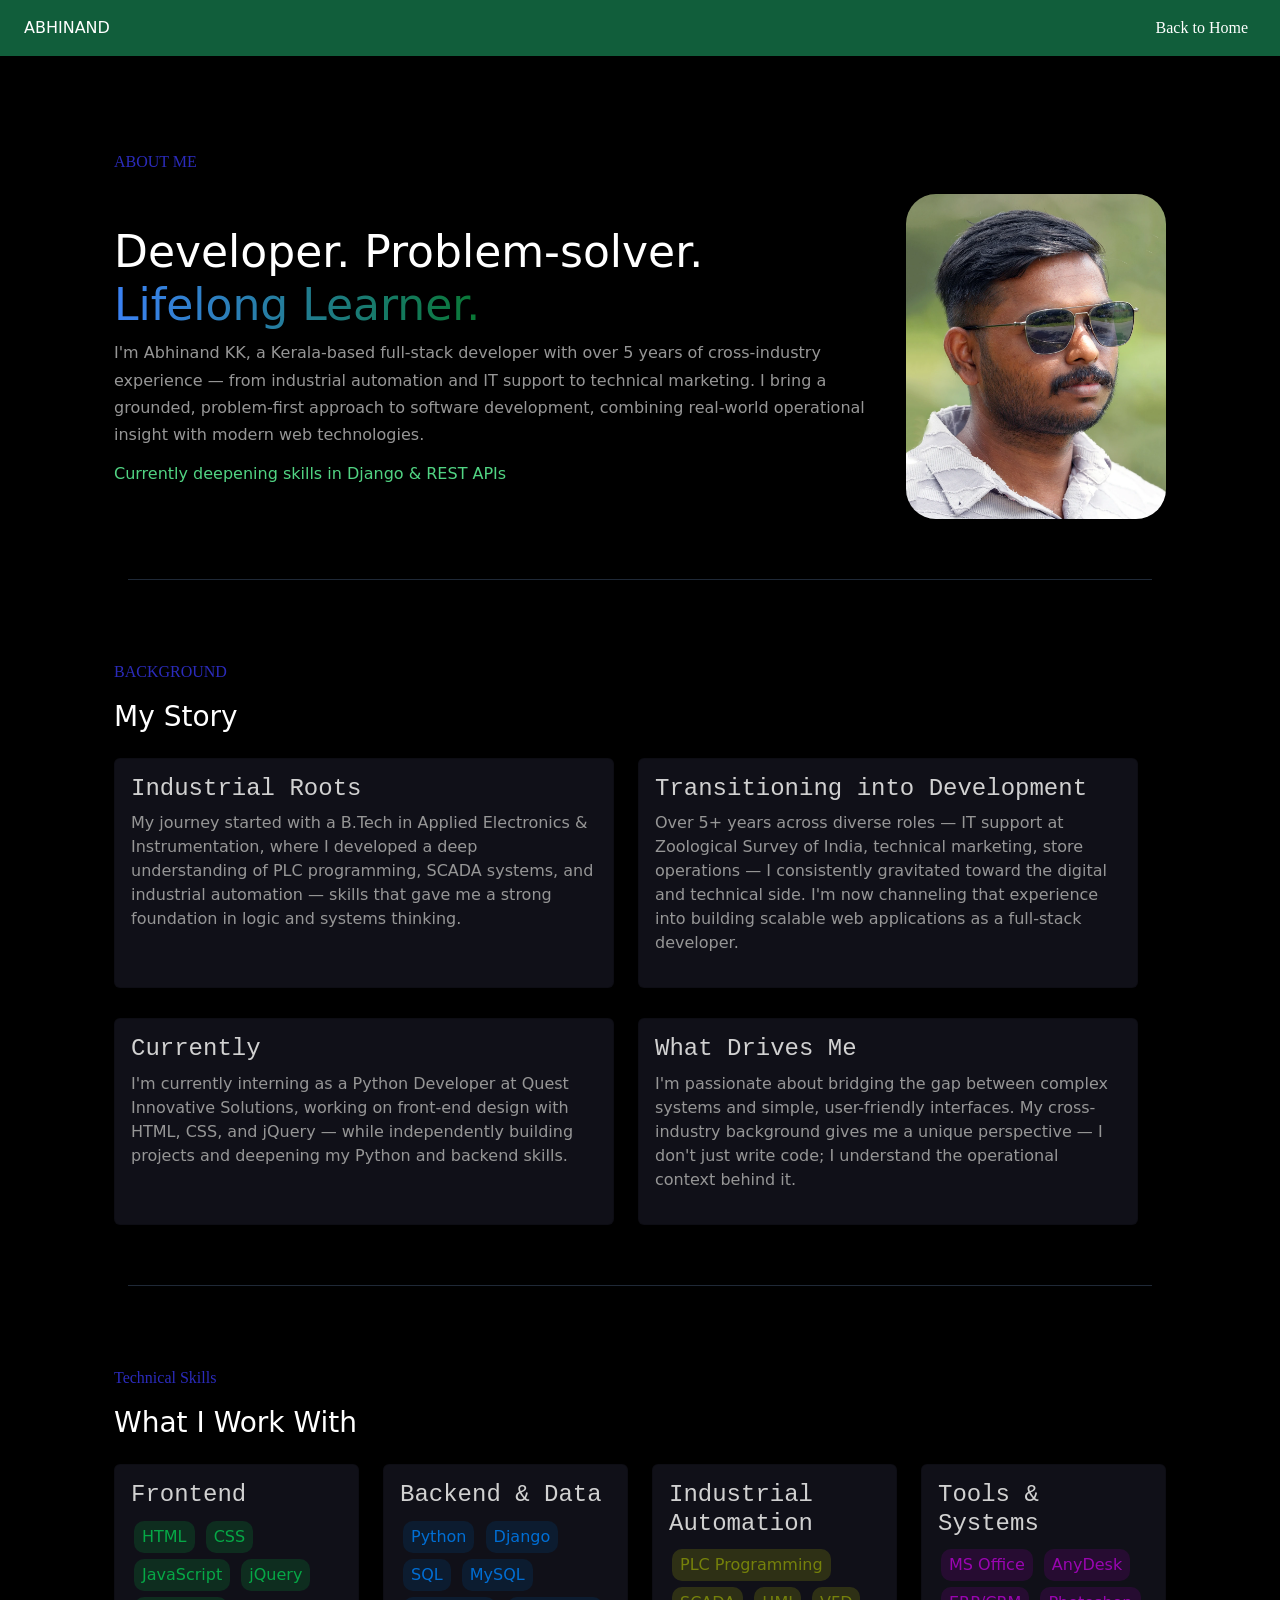
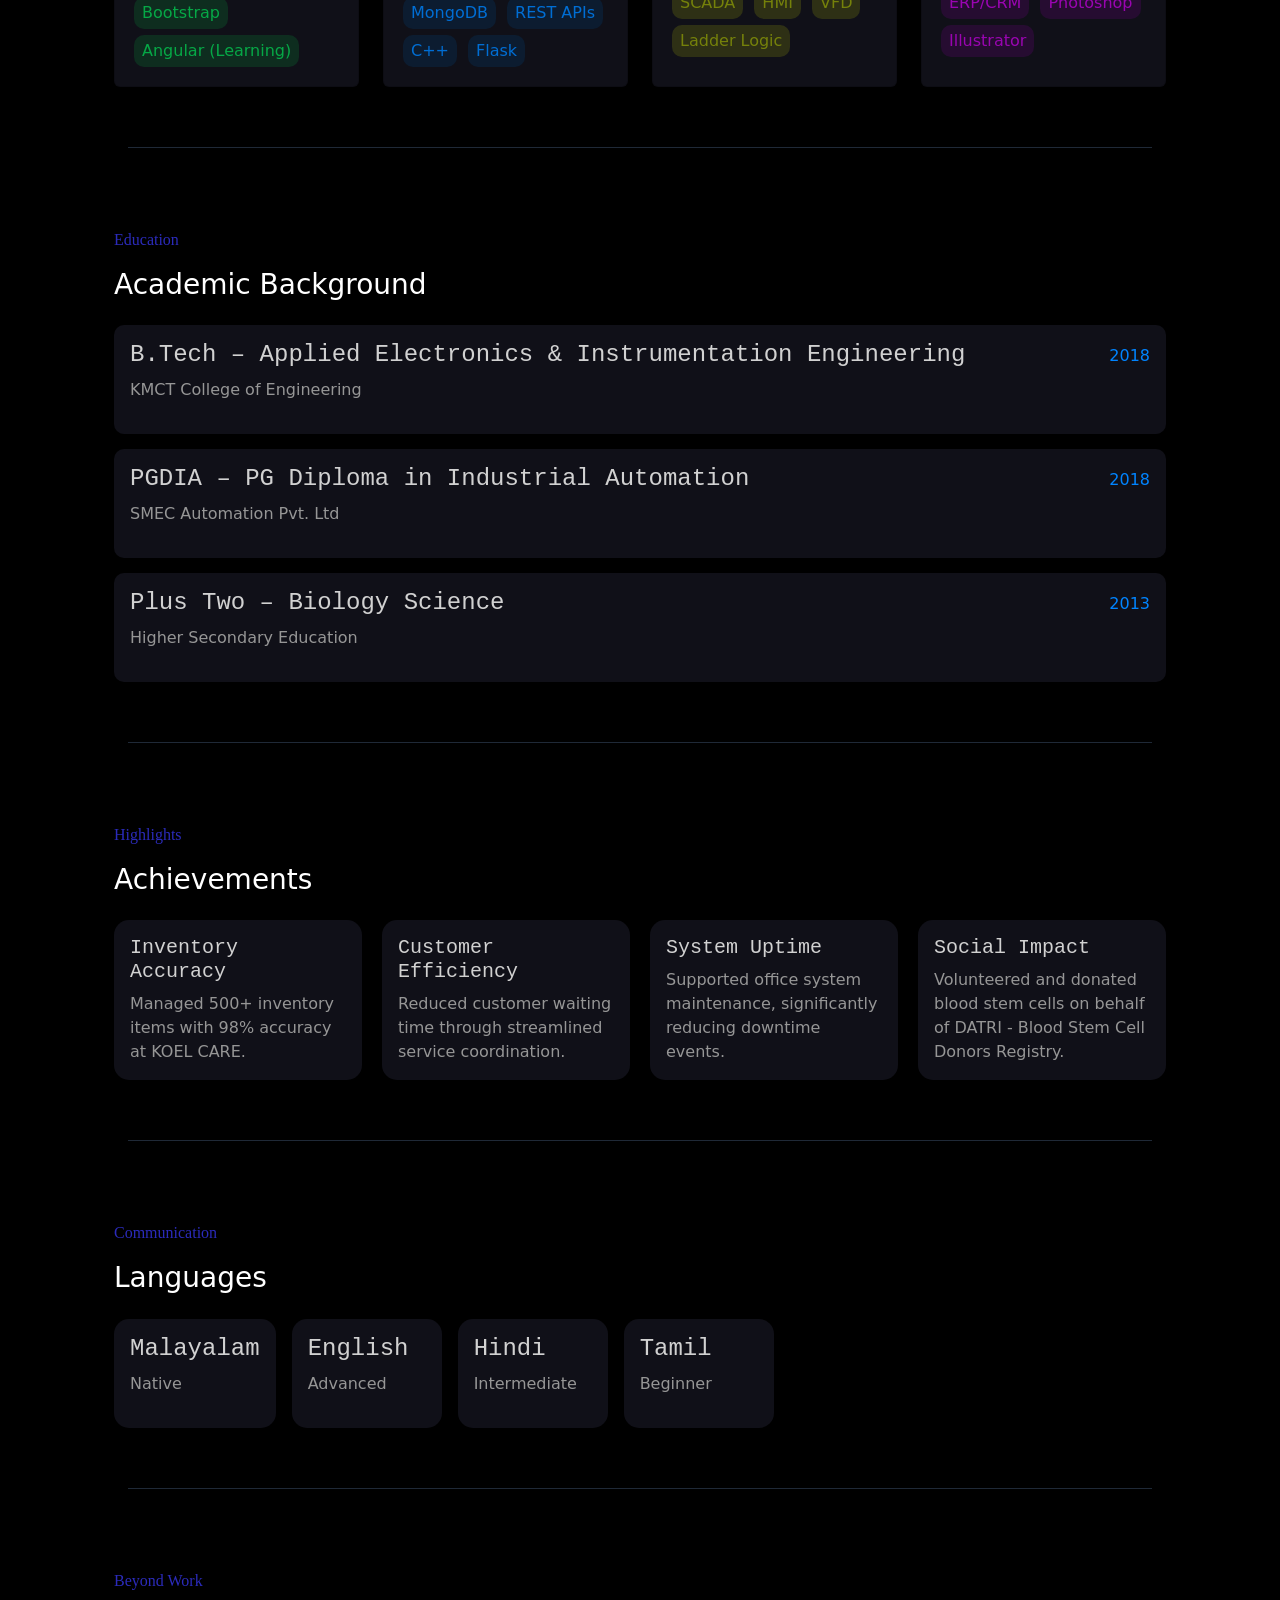
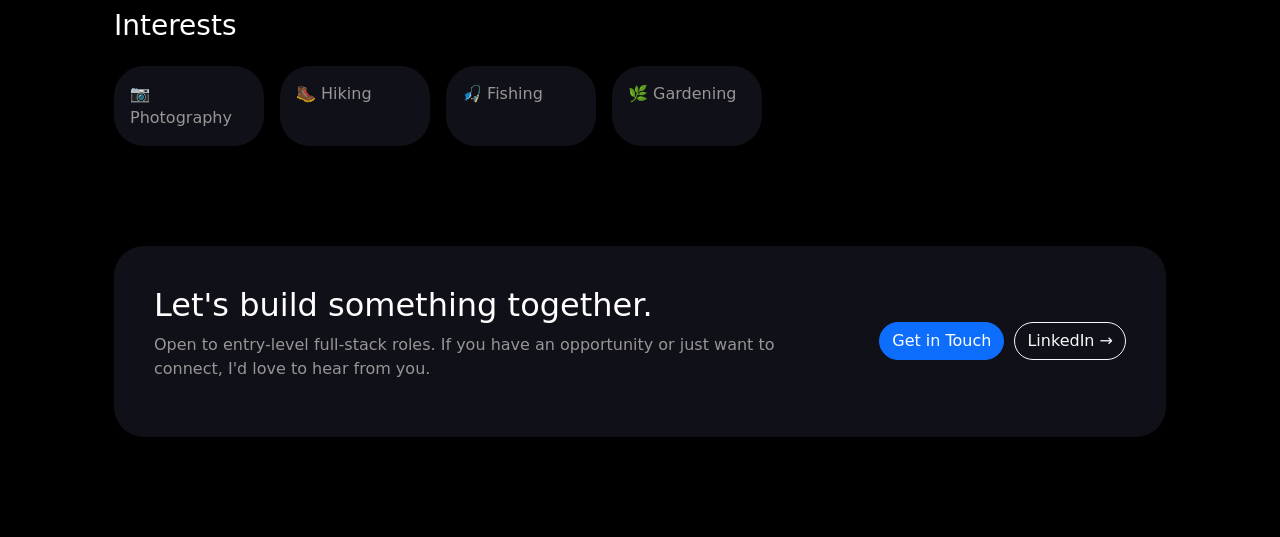
==== commit dfb5428b: "about update" ====
--- a/about.html
+++ b/about.html
@@ -284,6 +284,7 @@
           <span class="tag1">JavaScript</span>
           <span class="tag1">jQuery</span>
           <span class="tag1">Bootstrap</span>
+          <span class="tag1">Angular (Learning)</span>
         </div>
       </div>
       <div class="card card2 p-3">
@@ -296,7 +297,7 @@
           <span class="tag2">MongoDB</span>
           <span class="tag2">REST APIs</span>
           <span class="tag2">C++</span>
-          <span class="tag2">Flask (learning)</span>
+          <span class="tag2">Flask</span>
         </div>
       </div>
       <div class="card card2 p-3">
